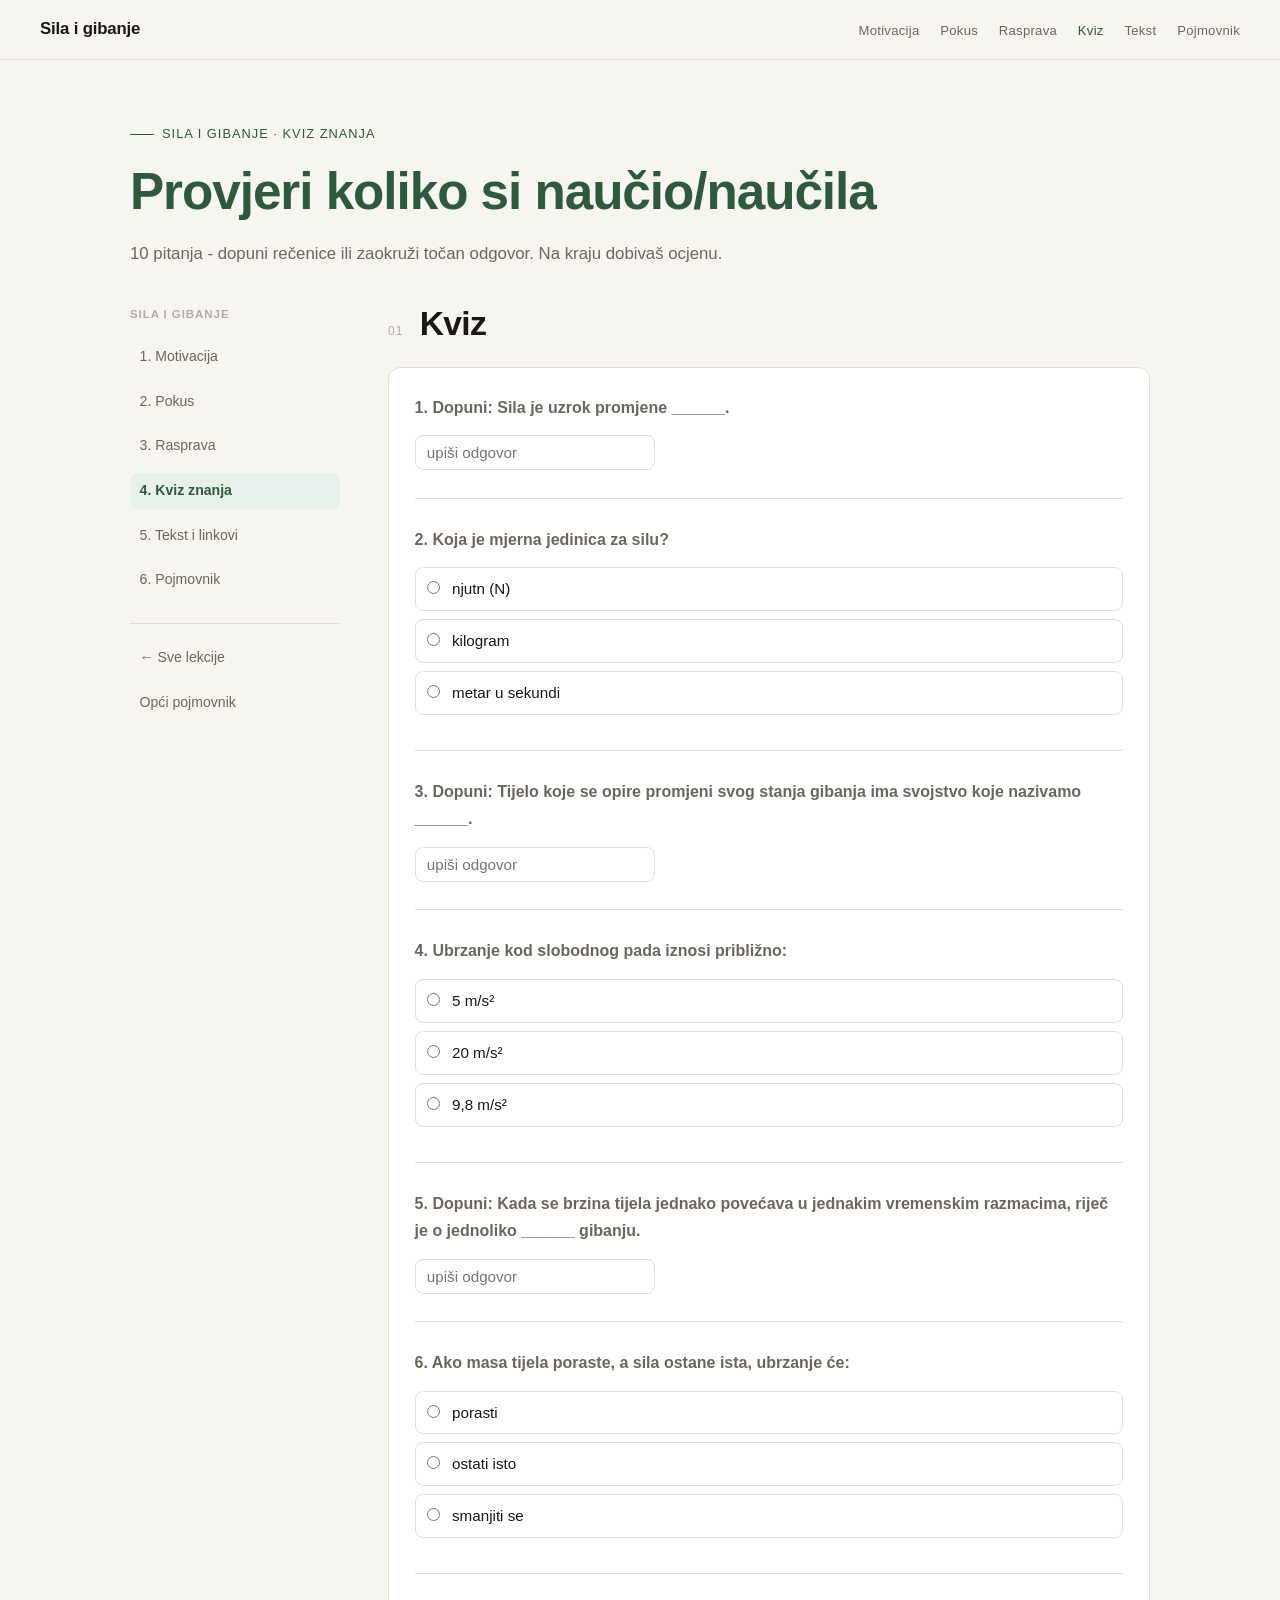
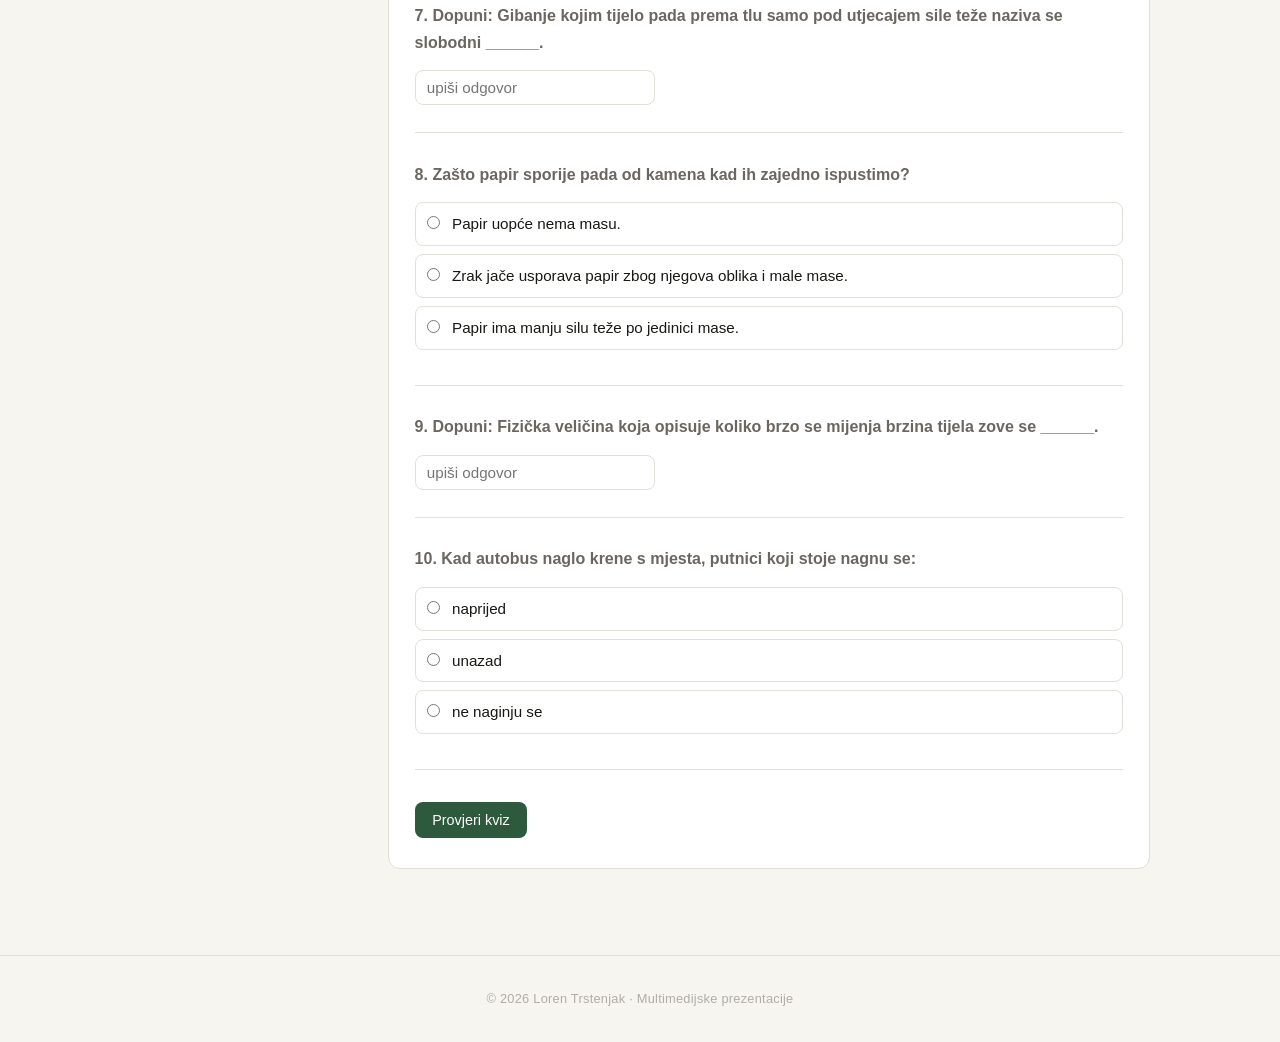
==== kviz.html @ 96370e66 "Add files via upload" ====
<!DOCTYPE html>
<html lang="hr">
<head>
  <meta charset="UTF-8" />
  <meta name="viewport" content="width=device-width, initial-scale=1.0" />
  <title>Kviz znanja · Sila i gibanje | Loren Trstenjak</title>
  <link rel="stylesheet" href="style.css" />
</head>
<body>
  <nav class="topnav">
    <a class="nav-logo" href="index.html">Sila i gibanje</a>
    <ul class="nav-links">
      <li><a href="index.html">Motivacija</a></li>
      <li><a href="pokus.html">Pokus</a></li>
      <li><a href="rasprava.html">Rasprava</a></li>
      <li><a href="kviz.html" class="active">Kviz</a></li>
      <li><a href="tekst-i-linkovi.html">Tekst</a></li>
      <li><a href="pojmovnik.html">Pojmovnik</a></li>
    </ul>
  </nav>

  <div class="hero">
    <span class="hero-eyebrow">Sila i gibanje · Kviz znanja</span>
    <h1>Provjeri koliko si naučio/naučila</h1>
    <p class="hero-desc">
      10 pitanja - dopuni rečenice ili zaokruži točan odgovor. Na kraju dobivaš ocjenu.
    </p>
  </div>

  <div class="layout">
    <aside class="sidebar">
      <div class="sidebar-title">Sila i gibanje</div>
      <ul>
        <li><a href="index.html">1. Motivacija</a></li>
        <li><a href="pokus.html">2. Pokus</a></li>
        <li><a href="rasprava.html">3. Rasprava</a></li>
        <li><a href="kviz.html" class="active">4. Kviz znanja</a></li>
        <li><a href="tekst-i-linkovi.html">5. Tekst i linkovi</a></li>
        <li><a href="pojmovnik.html">6. Pojmovnik</a></li>
      </ul>
      <div class="divider"></div>
      <ul>
        <!-- TODO: prilagodi ove linkove kad postaviš glavnu GitHub stranicu -->
        <li><a href="../index.html">← Sve lekcije</a></li>
        <li><a href="../pojmovnik.html">Opći pojmovnik</a></li>
      </ul>
    </aside>

    <main class="content">
      <div class="section-header">
        <span class="section-label">01</span>
        <h2 class="section-title">Kviz</h2>
      </div>

      <div class="card">

        <div class="question-block">
          <p class="question-text">1. Dopuni: Sila je uzrok promjene ______.</p>
          <input type="text" class="fill-input" id="q1-input" placeholder="upiši odgovor" />
        </div>

        <div class="question-block">
          <p class="question-text">2. Koja je mjerna jedinica za silu?</p>
          <label class="answer-option"><input type="radio" name="q2" value="a"> njutn (N)</label>
          <label class="answer-option"><input type="radio" name="q2" value="b"> kilogram</label>
          <label class="answer-option"><input type="radio" name="q2" value="c"> metar u sekundi</label>
        </div>

        <div class="question-block">
          <p class="question-text">3. Dopuni: Tijelo koje se opire promjeni svog stanja gibanja ima svojstvo koje nazivamo ______.</p>
          <input type="text" class="fill-input" id="q3-input" placeholder="upiši odgovor" />
        </div>

        <div class="question-block">
          <p class="question-text">4. Ubrzanje kod slobodnog pada iznosi približno:</p>
          <label class="answer-option"><input type="radio" name="q4" value="a"> 5 m/s²</label>
          <label class="answer-option"><input type="radio" name="q4" value="b"> 20 m/s²</label>
          <label class="answer-option"><input type="radio" name="q4" value="c"> 9,8 m/s²</label>
        </div>

        <div class="question-block">
          <p class="question-text">5. Dopuni: Kada se brzina tijela jednako povećava u jednakim vremenskim razmacima, riječ je o jednoliko ______ gibanju.</p>
          <input type="text" class="fill-input" id="q5-input" placeholder="upiši odgovor" />
        </div>

        <div class="question-block">
          <p class="question-text">6. Ako masa tijela poraste, a sila ostane ista, ubrzanje će:</p>
          <label class="answer-option"><input type="radio" name="q6" value="a"> porasti</label>
          <label class="answer-option"><input type="radio" name="q6" value="b"> ostati isto</label>
          <label class="answer-option"><input type="radio" name="q6" value="c"> smanjiti se</label>
        </div>

        <div class="question-block">
          <p class="question-text">7. Dopuni: Gibanje kojim tijelo pada prema tlu samo pod utjecajem sile teže naziva se slobodni ______.</p>
          <input type="text" class="fill-input" id="q7-input" placeholder="upiši odgovor" />
        </div>

        <div class="question-block">
          <p class="question-text">8. Zašto papir sporije pada od kamena kad ih zajedno ispustimo?</p>
          <label class="answer-option"><input type="radio" name="q8" value="a"> Papir uopće nema masu.</label>
          <label class="answer-option"><input type="radio" name="q8" value="b"> Zrak jače usporava papir zbog njegova oblika i male mase.</label>
          <label class="answer-option"><input type="radio" name="q8" value="c"> Papir ima manju silu teže po jedinici mase.</label>
        </div>

        <div class="question-block">
          <p class="question-text">9. Dopuni: Fizička veličina koja opisuje koliko brzo se mijenja brzina tijela zove se ______.</p>
          <input type="text" class="fill-input" id="q9-input" placeholder="upiši odgovor" />
        </div>

        <div class="question-block">
          <p class="question-text">10. Kad autobus naglo krene s mjesta, putnici koji stoje nagnu se:</p>
          <label class="answer-option"><input type="radio" name="q10" value="a"> naprijed</label>
          <label class="answer-option"><input type="radio" name="q10" value="b"> unazad</label>
          <label class="answer-option"><input type="radio" name="q10" value="c"> ne naginju se</label>
        </div>

        <button class="btn" onclick="provjeriKviz()">Provjeri kviz</button>

        <div id="rezultat" class="quiz-result">
          <div>Tvoj rezultat: <span class="broj-bodova">0 / 10</span></div>
          <div class="grade">-</div>
        </div>

      </div>
    </main>
  </div>

  <footer>
    © 2026 Loren Trstenjak · Multimedijske prezentacije
  </footer>

  <script>
    function provjeriKviz() {
      var bodovi = 0;

      var dopunaOdgovori = {
        q1: ['gibanja'],
        q3: ['tromost', 'inercija', 'tromost (inercija)'],
        q5: ['ubrzano', 'ubrzanom', 'ubrzano gibanje'],
        q7: ['pad'],
        q9: ['akceleracija', 'ubrzanje']
      };
      for (var kljuc in dopunaOdgovori) {
        var polje = document.getElementById(kljuc + '-input');
        if (polje) {
          var vrijednost = polje.value.trim().toLowerCase();
          var tocno = dopunaOdgovori[kljuc].some(function (t) {
            return vrijednost.indexOf(t) !== -1 && vrijednost.length > 0;
          });
          if (tocno) bodovi++;
        }
      }

      var mcTocni = { q2: 'a', q4: 'c', q6: 'c', q8: 'b', q10: 'b' };
      for (var pitanje in mcTocni) {
        var odabran = document.querySelector('input[name="' + pitanje + '"]:checked');
        if (odabran && odabran.value === mcTocni[pitanje]) bodovi++;
      }

      var ocjena = '';
      if (bodovi >= 9) ocjena = 'Izvrstan (5)';
      else if (bodovi >= 7) ocjena = 'Vrlo dobar (4)';
      else if (bodovi >= 5) ocjena = 'Dobar (3)';
      else if (bodovi >= 3) ocjena = 'Dovoljan (2)';
      else ocjena = 'Nedovoljan (1)';

      var rezultat = document.getElementById('rezultat');
      rezultat.querySelector('.broj-bodova').textContent = bodovi + ' / 10';
      rezultat.querySelector('.grade').textContent = ocjena;
      rezultat.classList.remove('show');
      void rezultat.offsetWidth;
      rezultat.classList.add('show');
      rezultat.scrollIntoView({ behavior: 'smooth' });
    }
  </script>
</body>
</html>
---- style.css ----
:root {
  --bg: #f7f5f0;
  --surface: #ffffff;
  --ink: #1a1814;
  --ink-muted: #6b6760;
  --ink-faint: #b0ada8;
  --accent: #2d5a3d;
  --accent-light: #e8f0eb;
  --border: #e2dfd8;
  --sans: 'SF Pro Text', -apple-system, BlinkMacSystemFont, 'Helvetica Neue', sans-serif;
  --radius: 12px;
}
*, *::before, *::after { box-sizing: border-box; margin: 0; padding: 0; }
html { scroll-behavior: smooth; }
body {
  font-family: var(--sans);
  background: var(--bg);
  color: var(--ink);
  font-size: 16px;
  line-height: 1.7;
  min-height: 100vh;
}

/* Horizontalni meni (gornja traka) */
nav.topnav {
  position: sticky;
  top: 0;
  z-index: 100;
  background: rgba(247, 245, 240, 0.92);
  backdrop-filter: blur(12px);
  border-bottom: 1px solid var(--border);
  padding: 0.6rem 2.5rem;
  display: flex;
  align-items: center;
  justify-content: space-between;
  min-height: 60px;
  flex-wrap: wrap;
  gap: 0.6rem;
}
.nav-logo {
  font-size: 1.05rem;
  font-weight: 600;
  color: var(--ink);
  text-decoration: none;
  letter-spacing: -0.01em;
  white-space: nowrap;
}
.nav-links {
  display: flex;
  gap: 1.3rem;
  list-style: none;
  flex-wrap: wrap;
}
.nav-links a {
  font-size: 0.82rem;
  font-weight: 500;
  color: var(--ink-muted);
  text-decoration: none;
  letter-spacing: 0.02em;
  transition: color 0.2s;
}
.nav-links a:hover,
.nav-links a.active { color: var(--accent); }

/* Hero */
.hero {
  padding: 3.5rem 2.5rem 2.2rem;
  max-width: 1100px;
  margin: 0 auto;
}
.hero-eyebrow {
  display: inline-flex;
  align-items: center;
  gap: 8px;
  font-size: 0.8rem;
  font-weight: 500;
  letter-spacing: 0.08em;
  text-transform: uppercase;
  color: var(--accent);
  margin-bottom: 1.1rem;
}
.hero-eyebrow::before { content: ''; display: block; width: 24px; height: 1.5px; background: var(--accent); }
.hero h1 {
  font-size: clamp(2.1rem, 4.6vw, 3.2rem);
  line-height: 1.15;
  letter-spacing: -0.02em;
  color: var(--accent);
  margin-bottom: 1.1rem;
}
.hero-desc { font-size: 1.05rem; color: var(--ink-muted); max-width: 700px; line-height: 1.8; }

/* Layout: bočni (vertikalni) meni + sadržaj */
.layout {
  max-width: 1100px;
  margin: 0 auto;
  padding: 0 2.5rem 4rem;
  display: flex;
  gap: 3rem;
  align-items: flex-start;
}
.sidebar {
  width: 210px;
  flex-shrink: 0;
  position: sticky;
  top: 84px;
}
.sidebar-title {
  font-size: 0.72rem;
  font-weight: 600;
  letter-spacing: 0.08em;
  text-transform: uppercase;
  color: var(--ink-faint);
  margin-bottom: 0.9rem;
}
.sidebar ul { list-style: none; display: flex; flex-direction: column; gap: 0.5rem; margin-bottom: 1.5rem; }
.sidebar a {
  font-size: 0.88rem;
  color: var(--ink-muted);
  text-decoration: none;
  padding: 0.4rem 0.6rem;
  border-radius: 8px;
  display: block;
  transition: background 0.2s, color 0.2s;
}
.sidebar a:hover { background: var(--accent-light); color: var(--accent); }
.sidebar a.active { background: var(--accent-light); color: var(--accent); font-weight: 600; }
.sidebar .divider { height: 1px; background: var(--border); margin: 1rem 0; }

.content { flex: 1; min-width: 0; }

.section-header { display: flex; align-items: baseline; gap: 1rem; margin-bottom: 1.5rem; }
.section-label { font-size: 0.75rem; font-weight: 500; letter-spacing: 0.1em; text-transform: uppercase; color: var(--ink-faint); }
.section-title { font-size: clamp(1.5rem, 2.8vw, 2.1rem); letter-spacing: -0.02em; color: var(--ink); line-height: 1.15; }

.card {
  background: var(--surface);
  border: 1px solid var(--border);
  border-radius: var(--radius);
  padding: 1.6rem;
  margin-bottom: 1.4rem;
}
.card-number { font-size: 0.8rem; color: var(--ink-faint); margin-bottom: 0.4rem; }
.card-title { font-size: 1.12rem; font-weight: 600; margin-bottom: 0.9rem; }
.card p { color: var(--ink-muted); margin-bottom: 0.9rem; }
.card p:last-child { margin-bottom: 0; }
.card ol, .card ul { color: var(--ink-muted); padding-left: 1.2rem; margin-bottom: 0.9rem; }
.card li { margin-bottom: 0.4rem; }

.highlight {
  background: var(--accent-light);
  border: 1px solid #d7e6dc;
  border-radius: var(--radius);
  padding: 1.1rem 1.3rem;
  margin-top: 1rem;
}

figure { margin: 1.1rem 0; }
figure img {
  width: 100%;
  border-radius: var(--radius);
  border: 1px solid var(--border);
  display: block;
  background: #eee;
}
figcaption { font-size: 0.85rem; color: var(--ink-faint); margin-top: 0.5rem; }

.photo-grid { display: grid; grid-template-columns: repeat(2, 1fr); gap: 1rem; margin: 1.1rem 0; }
.photo-grid figure { margin: 0; }

video { width: 100%; border-radius: var(--radius); border: 1px solid var(--border); display: block; background: #000; }

.btn {
  display: inline-block;
  background: var(--accent);
  color: #fff;
  border: none;
  padding: 0.6rem 1.1rem;
  border-radius: 8px;
  font-size: 0.9rem;
  font-weight: 500;
  cursor: pointer;
  text-decoration: none;
  margin: 0.3rem 0.5rem 0.3rem 0;
  transition: opacity 0.2s;
}
.btn:hover { opacity: 0.85; }

.question-block { margin-bottom: 1.7rem; padding-bottom: 1.7rem; border-bottom: 1px solid var(--border); }
.question-block:last-child { border-bottom: none; }
.question-text { font-weight: 600; margin-bottom: 0.8rem; }
.answer-option { display: block; margin-bottom: 0.5rem; cursor: pointer; padding: 0.5rem 0.7rem; border-radius: 8px; border: 1px solid var(--border); font-size: 0.95rem; color: var(--ink); }
.answer-option:hover { background: var(--accent-light); }
.answer-option input { margin-right: 0.5rem; }
.feedback { margin-top: 0.7rem; padding: 0.8rem 1rem; border-radius: 8px; font-size: 0.9rem; display: none; }
.feedback.show { display: block; }
.feedback.correct { background: var(--accent-light); color: var(--accent); border: 1px solid #cfe4d7; }
.feedback.incorrect { background: #fbeaea; color: #9a3b3b; border: 1px solid #f0cccc; }

.fill-input { padding: 0.5rem 0.7rem; border-radius: 8px; border: 1px solid var(--border); font-size: 0.95rem; width: 240px; max-width: 100%; font-family: var(--sans); }

.quiz-result { margin-top: 1.6rem; padding: 1.4rem; border-radius: var(--radius); background: var(--accent-light); border: 1px solid #cfe4d7; display: none; animation: fadeUp 0.5s ease both; }
.quiz-result.show { display: block; }
.quiz-result .grade { font-size: 1.6rem; font-weight: 700; color: var(--accent); margin-top: 0.3rem; }

dl.pojmovnik dt { font-weight: 600; color: var(--accent); margin-top: 1.1rem; font-size: 1.02rem; }
dl.pojmovnik dt:first-child { margin-top: 0; }
dl.pojmovnik dd { color: var(--ink-muted); margin: 0.3rem 0 0; }

.info-table { width: 100%; border-collapse: collapse; margin-top: 0.5rem; }
.info-table td { vertical-align: top; padding: 1rem 1.2rem 1rem 0; border: none; }
.info-table td:first-child { width: 160px; color: var(--accent); font-weight: 600; }

.links-list, .literature-list { list-style: none; padding-left: 0; }
.links-list li, .literature-list li { margin-bottom: 0.8rem; color: var(--ink-muted); }
.links-list a, .literature-list a { color: var(--accent); text-decoration: none; font-weight: 500; }
.links-list a:hover, .literature-list a:hover { text-decoration: underline; }

footer { border-top: 1px solid var(--border); padding: 2rem 2.5rem; text-align: center; font-size: 0.8rem; color: var(--ink-faint); letter-spacing: 0.02em; }

@keyframes fadeUp { from { opacity: 0; transform: translateY(14px); } to { opacity: 1; transform: translateY(0); } }

@media (max-width: 820px) {
  .layout { flex-direction: column; }
  .sidebar { width: 100%; position: static; }
  .sidebar ul { flex-direction: row; flex-wrap: wrap; }
  .photo-grid { grid-template-columns: 1fr; }
  nav.topnav { padding: 0.6rem 1.2rem; }
  .hero, .layout { padding-left: 1.2rem; padding-right: 1.2rem; }
}
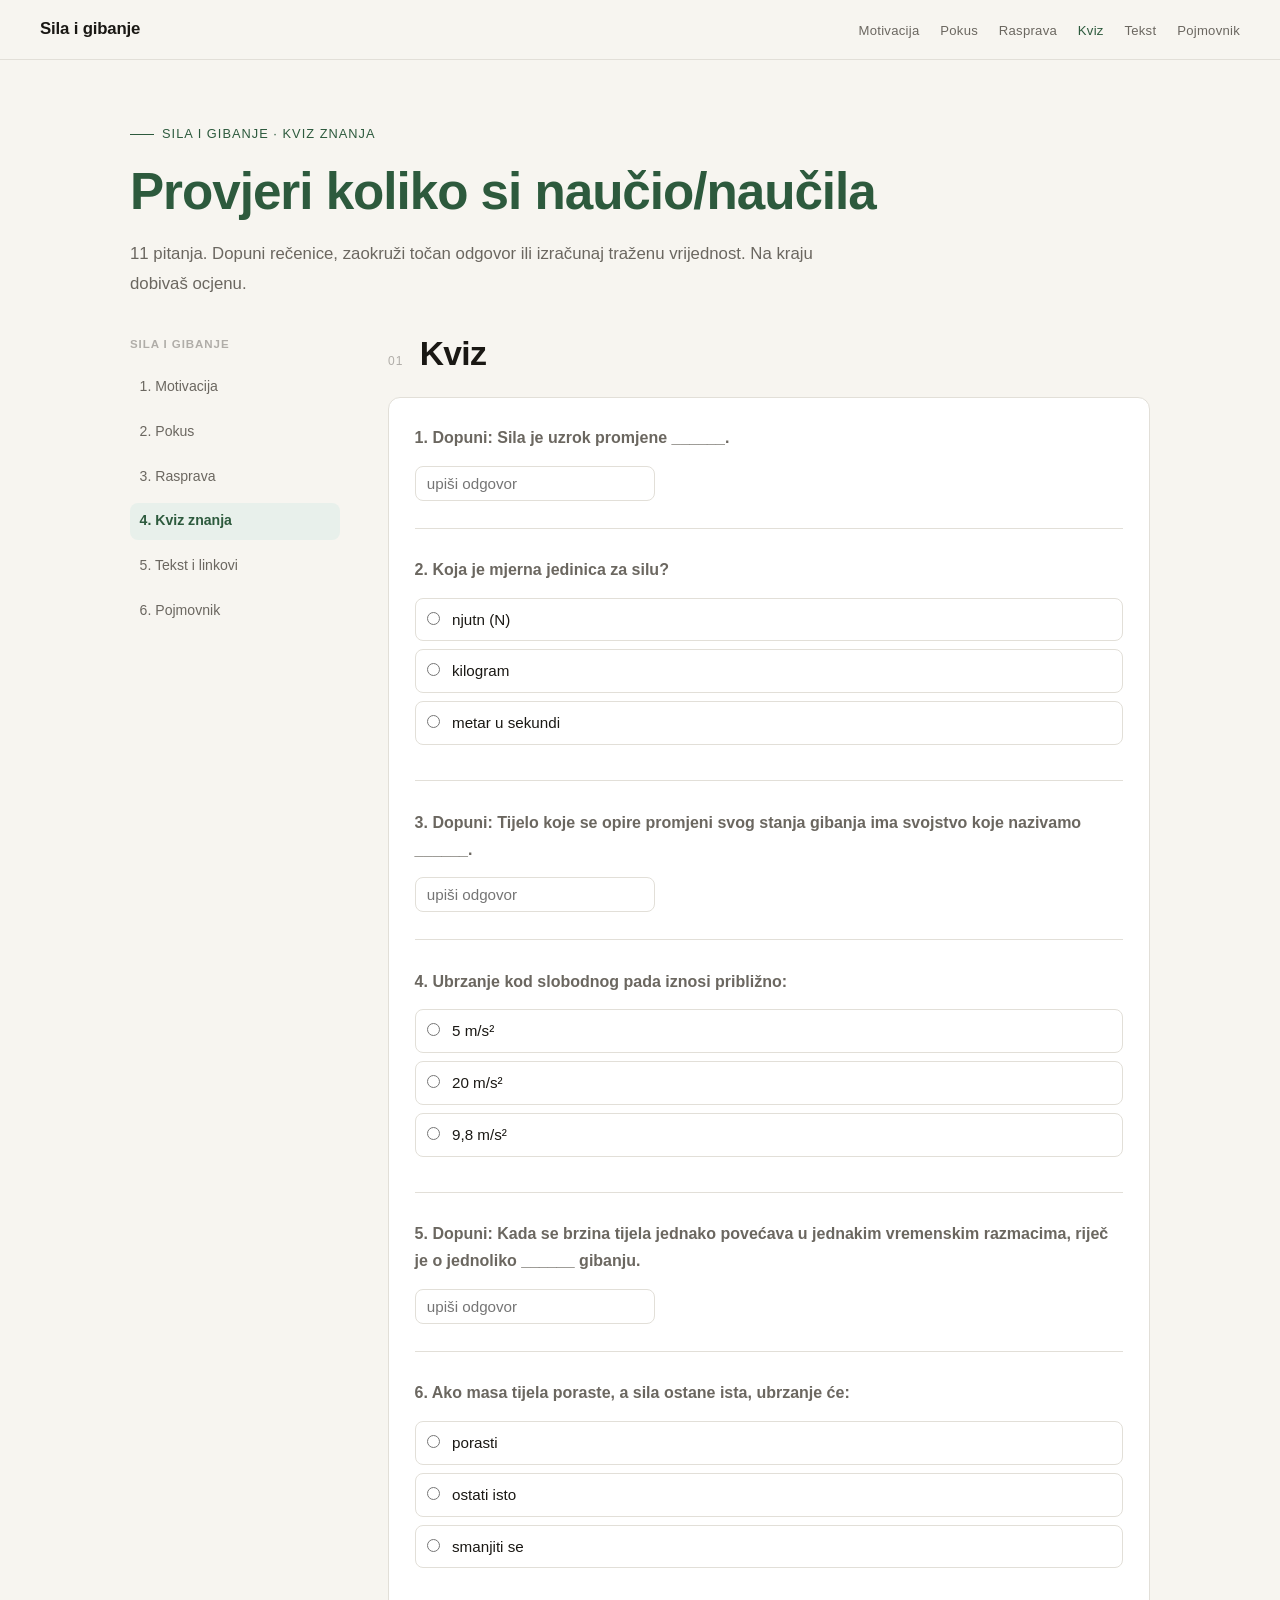
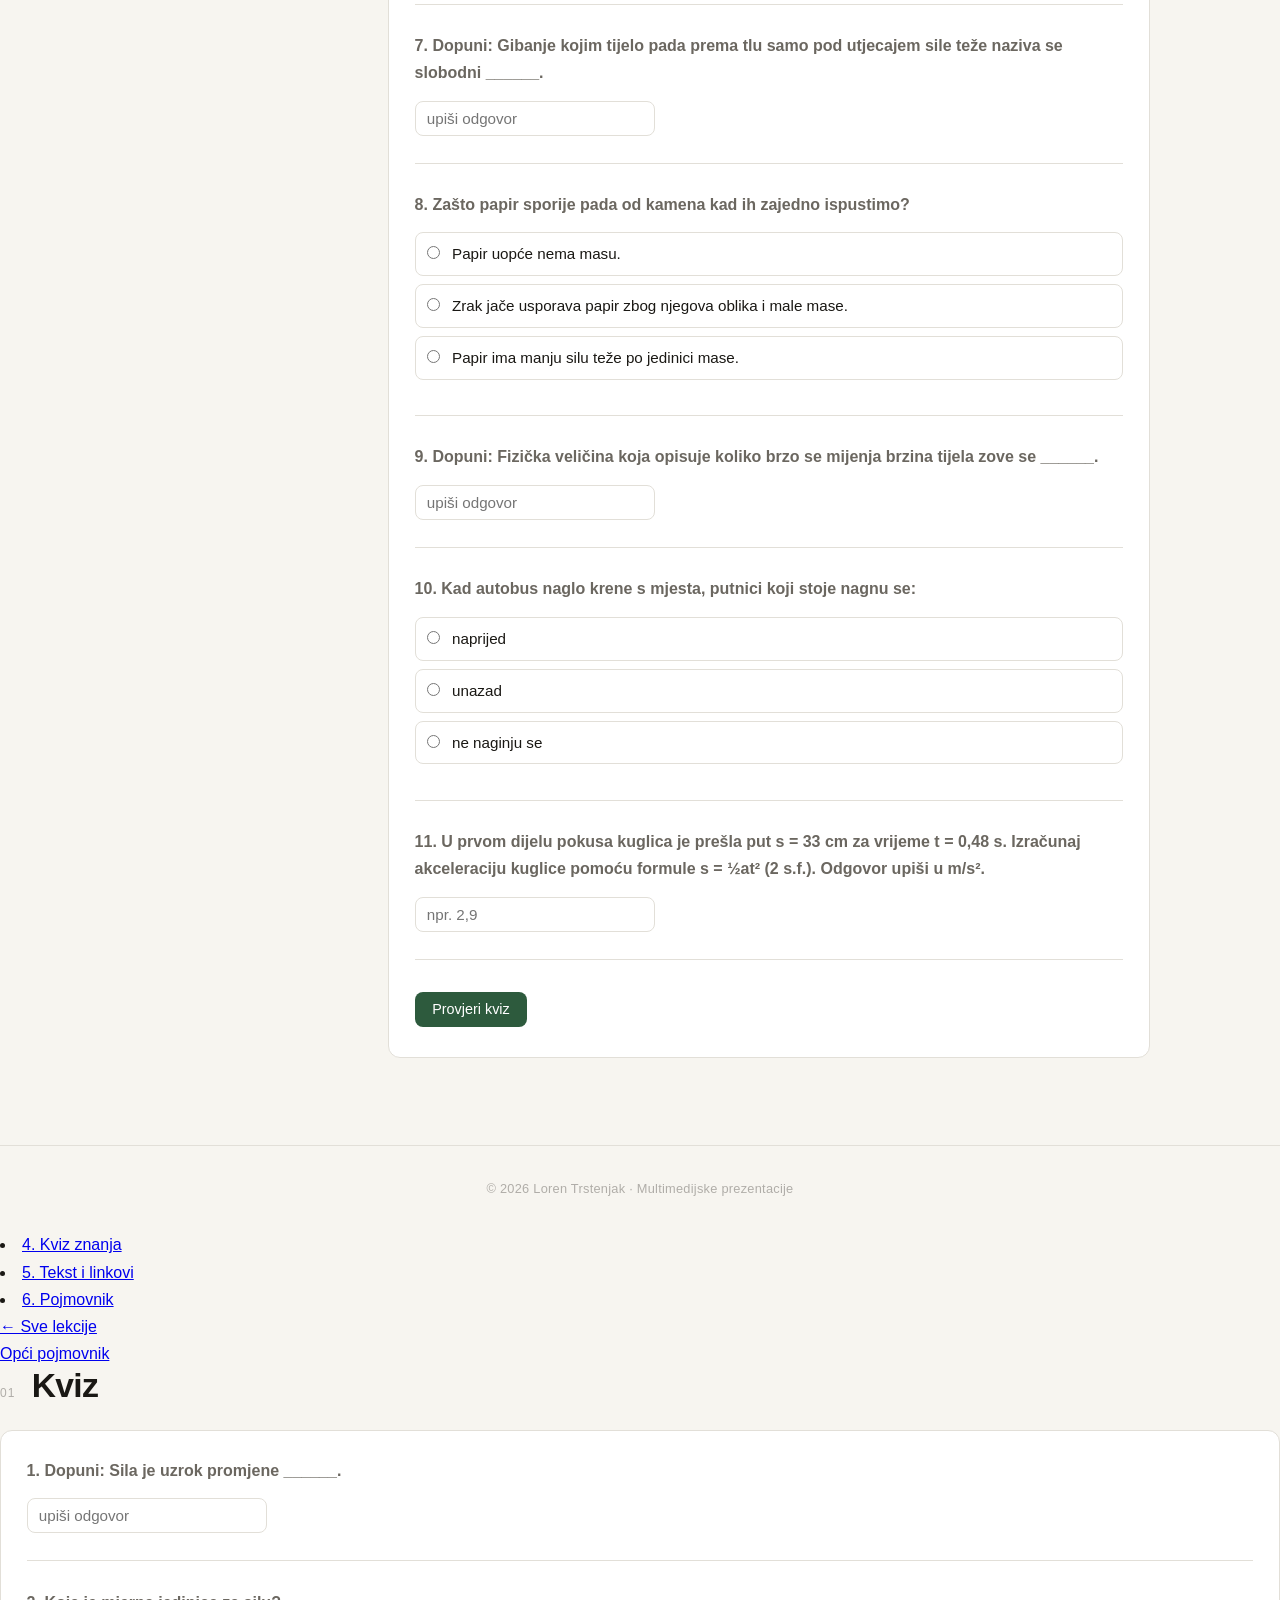
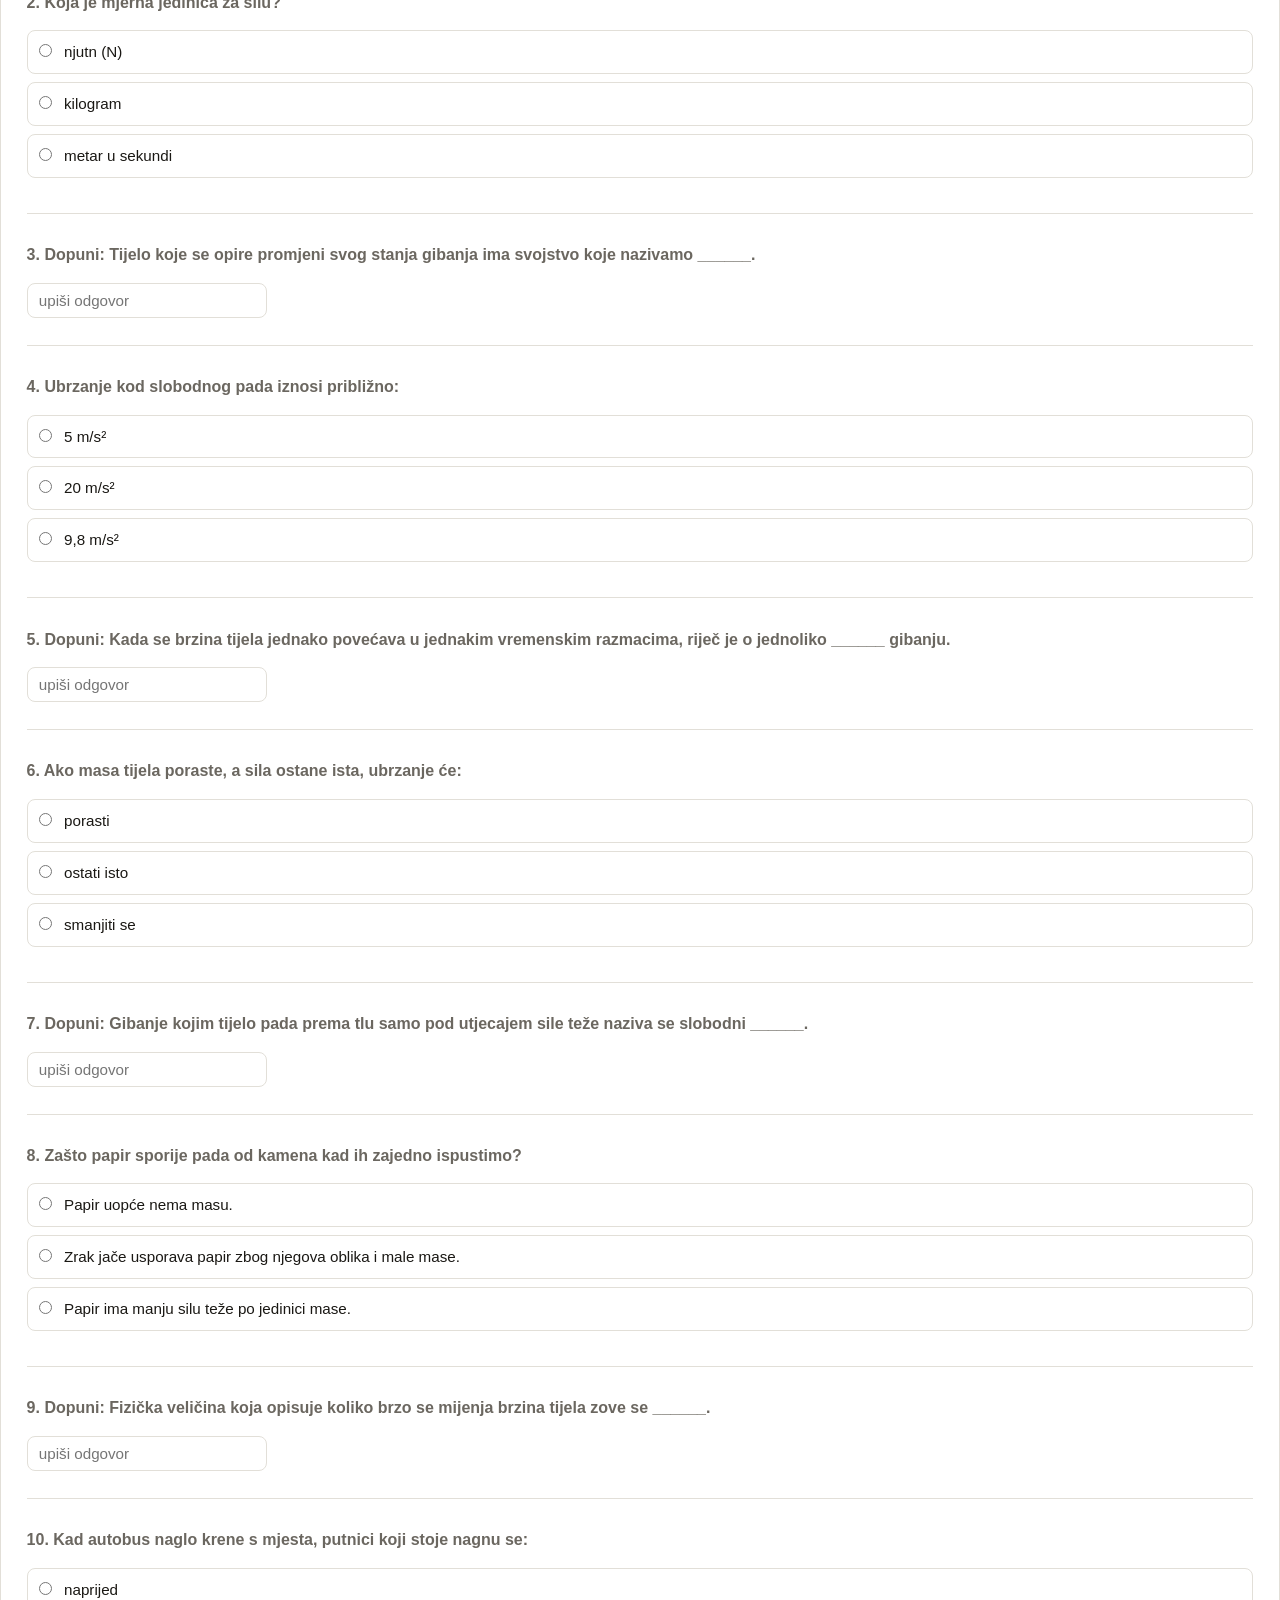
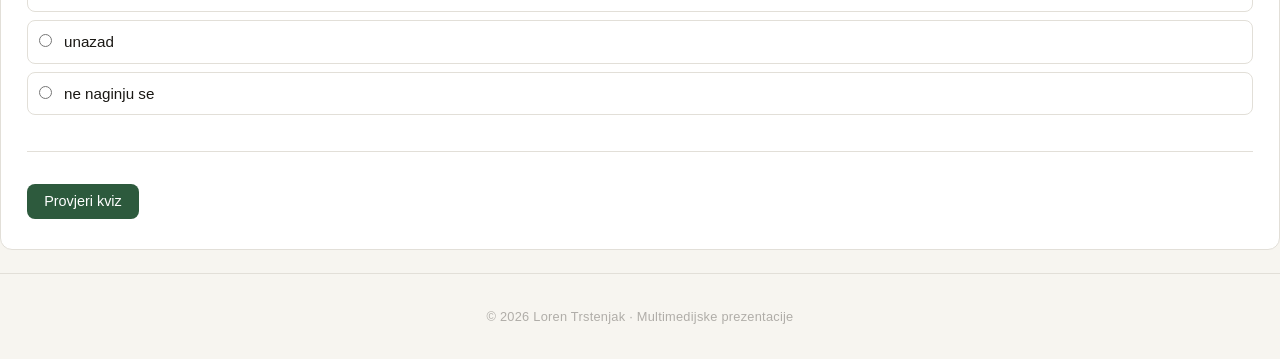
==== commit 82d9cd1d: "Enhance quiz with additional questions and details Updated quiz description and added 11 questions w" ====
--- a/kviz.html
+++ b/kviz.html
@@ -23,7 +23,7 @@
     <span class="hero-eyebrow">Sila i gibanje · Kviz znanja</span>
     <h1>Provjeri koliko si naučio/naučila</h1>
     <p class="hero-desc">
-      10 pitanja - dopuni rečenice ili zaokruži točan odgovor. Na kraju dobivaš ocjenu.
+      11 pitanja. Dopuni rečenice, zaokruži točan odgovor ili izračunaj traženu vrijednost. Na kraju dobivaš ocjenu.
     </p>
   </div>
 
@@ -38,12 +38,6 @@
         <li><a href="tekst-i-linkovi.html">5. Tekst i linkovi</a></li>
         <li><a href="pojmovnik.html">6. Pojmovnik</a></li>
       </ul>
-      <div class="divider"></div>
-      <ul>
-        <!-- TODO: prilagodi ove linkove kad postaviš glavnu GitHub stranicu -->
-        <li><a href="../index.html">← Sve lekcije</a></li>
-        <li><a href="../pojmovnik.html">Opći pojmovnik</a></li>
-      </ul>
     </aside>
 
     <main class="content">
@@ -114,11 +108,16 @@
           <label class="answer-option"><input type="radio" name="q10" value="c"> ne naginju se</label>
         </div>
 
+        <div class="question-block">
+          <p class="question-text">11. U prvom dijelu pokusa kuglica je prešla put s = 33 cm za vrijeme t = 0,48 s. Izračunaj akceleraciju kuglice pomoću formule s = ½at² (2 s.f.). Odgovor upiši u m/s².</p>
+          <input type="text" class="fill-input" id="q11-input" placeholder="npr. 2,9" />
+        </div>
+
         <button class="btn" onclick="provjeriKviz()">Provjeri kviz</button>
 
         <div id="rezultat" class="quiz-result">
-          <div>Tvoj rezultat: <span class="broj-bodova">0 / 10</span></div>
-          <div class="grade">-</div>
+          <div>Tvoj rezultat: <span class="broj-bodova">0 / 11</span></div>
+          <div class="grade">.</div>
         </div>
 
       </div>
@@ -157,6 +156,153 @@
         if (odabran && odabran.value === mcTocni[pitanje]) bodovi++;
       }
 
+      var q11polje = document.getElementById('q11-input');
+      if (q11polje) {
+        var q11vrijednost = q11polje.value.trim().replace(',', '.');
+        var q11broj = parseFloat(q11vrijednost);
+        if (!isNaN(q11broj) && Math.abs(q11broj - 2.86) < 0.15) bodovi++;
+      }
+
+      var ocjena = '';
+      if (bodovi >= 10) ocjena = 'Izvrstan (5)';
+      else if (bodovi >= 8) ocjena = 'Vrlo dobar (4)';
+      else if (bodovi >= 6) ocjena = 'Dobar (3)';
+      else if (bodovi >= 4) ocjena = 'Dovoljan (2)';
+      else ocjena = 'Nedovoljan (1)';
+
+      var rezultat = document.getElementById('rezultat');
+      rezultat.querySelector('.broj-bodova').textContent = bodovi + ' / 11';
+      rezultat.querySelector('.grade').textContent = ocjena;
+      rezultat.classList.remove('show');
+      void rezultat.offsetWidth;
+      rezultat.classList.add('show');
+      rezultat.scrollIntoView({ behavior: 'smooth' });
+    }
+  </script>
+</body>
+</html>        <li><a href="kviz.html" class="active">4. Kviz znanja</a></li>
+        <li><a href="tekst-i-linkovi.html">5. Tekst i linkovi</a></li>
+        <li><a href="pojmovnik.html">6. Pojmovnik</a></li>
+      </ul>
+      <div class="divider"></div>
+      <ul>
+        <!-- TODO: prilagodi ove linkove kad postaviš glavnu GitHub stranicu -->
+        <li><a href="../index.html">← Sve lekcije</a></li>
+        <li><a href="../pojmovnik.html">Opći pojmovnik</a></li>
+      </ul>
+    </aside>
+
+    <main class="content">
+      <div class="section-header">
+        <span class="section-label">01</span>
+        <h2 class="section-title">Kviz</h2>
+      </div>
+
+      <div class="card">
+
+        <div class="question-block">
+          <p class="question-text">1. Dopuni: Sila je uzrok promjene ______.</p>
+          <input type="text" class="fill-input" id="q1-input" placeholder="upiši odgovor" />
+        </div>
+
+        <div class="question-block">
+          <p class="question-text">2. Koja je mjerna jedinica za silu?</p>
+          <label class="answer-option"><input type="radio" name="q2" value="a"> njutn (N)</label>
+          <label class="answer-option"><input type="radio" name="q2" value="b"> kilogram</label>
+          <label class="answer-option"><input type="radio" name="q2" value="c"> metar u sekundi</label>
+        </div>
+
+        <div class="question-block">
+          <p class="question-text">3. Dopuni: Tijelo koje se opire promjeni svog stanja gibanja ima svojstvo koje nazivamo ______.</p>
+          <input type="text" class="fill-input" id="q3-input" placeholder="upiši odgovor" />
+        </div>
+
+        <div class="question-block">
+          <p class="question-text">4. Ubrzanje kod slobodnog pada iznosi približno:</p>
+          <label class="answer-option"><input type="radio" name="q4" value="a"> 5 m/s²</label>
+          <label class="answer-option"><input type="radio" name="q4" value="b"> 20 m/s²</label>
+          <label class="answer-option"><input type="radio" name="q4" value="c"> 9,8 m/s²</label>
+        </div>
+
+        <div class="question-block">
+          <p class="question-text">5. Dopuni: Kada se brzina tijela jednako povećava u jednakim vremenskim razmacima, riječ je o jednoliko ______ gibanju.</p>
+          <input type="text" class="fill-input" id="q5-input" placeholder="upiši odgovor" />
+        </div>
+
+        <div class="question-block">
+          <p class="question-text">6. Ako masa tijela poraste, a sila ostane ista, ubrzanje će:</p>
+          <label class="answer-option"><input type="radio" name="q6" value="a"> porasti</label>
+          <label class="answer-option"><input type="radio" name="q6" value="b"> ostati isto</label>
+          <label class="answer-option"><input type="radio" name="q6" value="c"> smanjiti se</label>
+        </div>
+
+        <div class="question-block">
+          <p class="question-text">7. Dopuni: Gibanje kojim tijelo pada prema tlu samo pod utjecajem sile teže naziva se slobodni ______.</p>
+          <input type="text" class="fill-input" id="q7-input" placeholder="upiši odgovor" />
+        </div>
+
+        <div class="question-block">
+          <p class="question-text">8. Zašto papir sporije pada od kamena kad ih zajedno ispustimo?</p>
+          <label class="answer-option"><input type="radio" name="q8" value="a"> Papir uopće nema masu.</label>
+          <label class="answer-option"><input type="radio" name="q8" value="b"> Zrak jače usporava papir zbog njegova oblika i male mase.</label>
+          <label class="answer-option"><input type="radio" name="q8" value="c"> Papir ima manju silu teže po jedinici mase.</label>
+        </div>
+
+        <div class="question-block">
+          <p class="question-text">9. Dopuni: Fizička veličina koja opisuje koliko brzo se mijenja brzina tijela zove se ______.</p>
+          <input type="text" class="fill-input" id="q9-input" placeholder="upiši odgovor" />
+        </div>
+
+        <div class="question-block">
+          <p class="question-text">10. Kad autobus naglo krene s mjesta, putnici koji stoje nagnu se:</p>
+          <label class="answer-option"><input type="radio" name="q10" value="a"> naprijed</label>
+          <label class="answer-option"><input type="radio" name="q10" value="b"> unazad</label>
+          <label class="answer-option"><input type="radio" name="q10" value="c"> ne naginju se</label>
+        </div>
+
+        <button class="btn" onclick="provjeriKviz()">Provjeri kviz</button>
+
+        <div id="rezultat" class="quiz-result">
+          <div>Tvoj rezultat: <span class="broj-bodova">0 / 10</span></div>
+          <div class="grade">-</div>
+        </div>
+
+      </div>
+    </main>
+  </div>
+
+  <footer>
+    © 2026 Loren Trstenjak · Multimedijske prezentacije
+  </footer>
+
+  <script>
+    function provjeriKviz() {
+      var bodovi = 0;
+
+      var dopunaOdgovori = {
+        q1: ['gibanja'],
+        q3: ['tromost', 'inercija', 'tromost (inercija)'],
+        q5: ['ubrzano', 'ubrzanom', 'ubrzano gibanje'],
+        q7: ['pad'],
+        q9: ['akceleracija', 'ubrzanje']
+      };
+      for (var kljuc in dopunaOdgovori) {
+        var polje = document.getElementById(kljuc + '-input');
+        if (polje) {
+          var vrijednost = polje.value.trim().toLowerCase();
+          var tocno = dopunaOdgovori[kljuc].some(function (t) {
+            return vrijednost.indexOf(t) !== -1 && vrijednost.length > 0;
+          });
+          if (tocno) bodovi++;
+        }
+      }
+
+      var mcTocni = { q2: 'a', q4: 'c', q6: 'c', q8: 'b', q10: 'b' };
+      for (var pitanje in mcTocni) {
+        var odabran = document.querySelector('input[name="' + pitanje + '"]:checked');
+        if (odabran && odabran.value === mcTocni[pitanje]) bodovi++;
+      }
+
       var ocjena = '';
       if (bodovi >= 9) ocjena = 'Izvrstan (5)';
       else if (bodovi >= 7) ocjena = 'Vrlo dobar (4)';
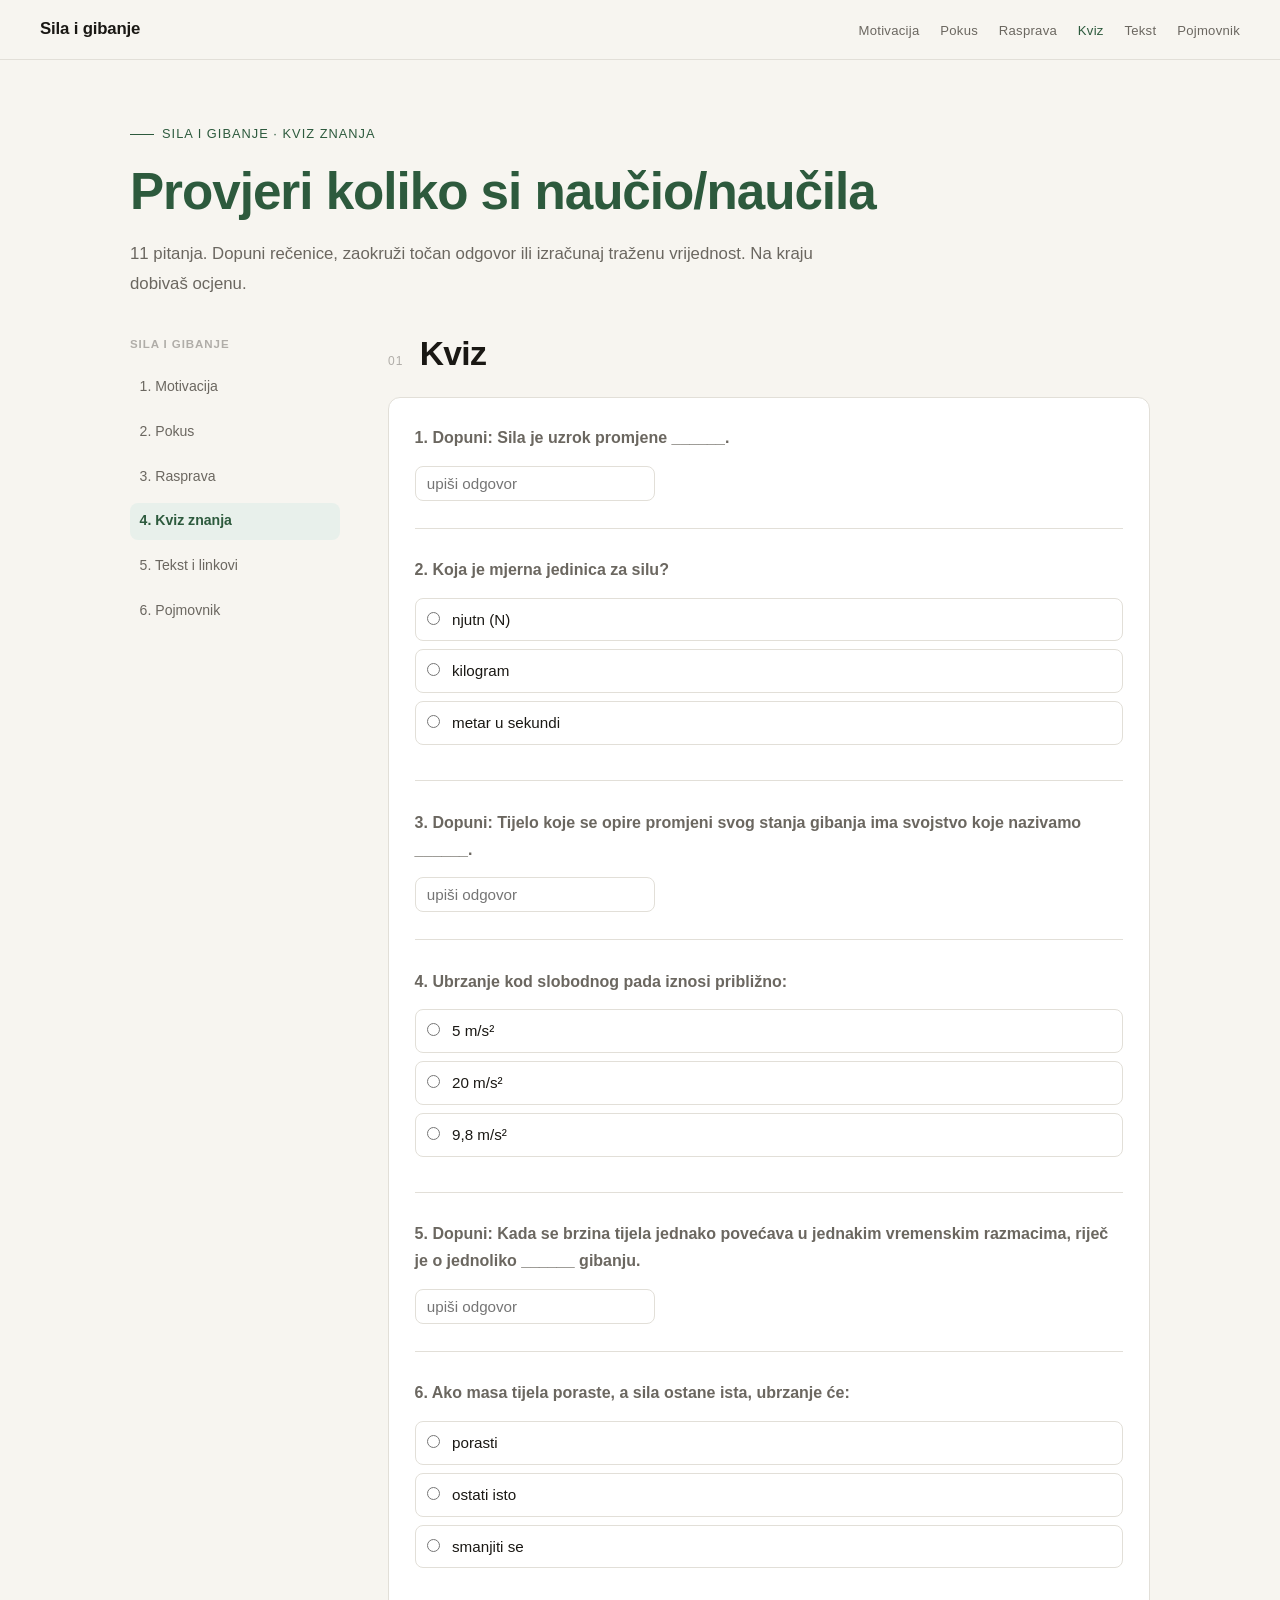
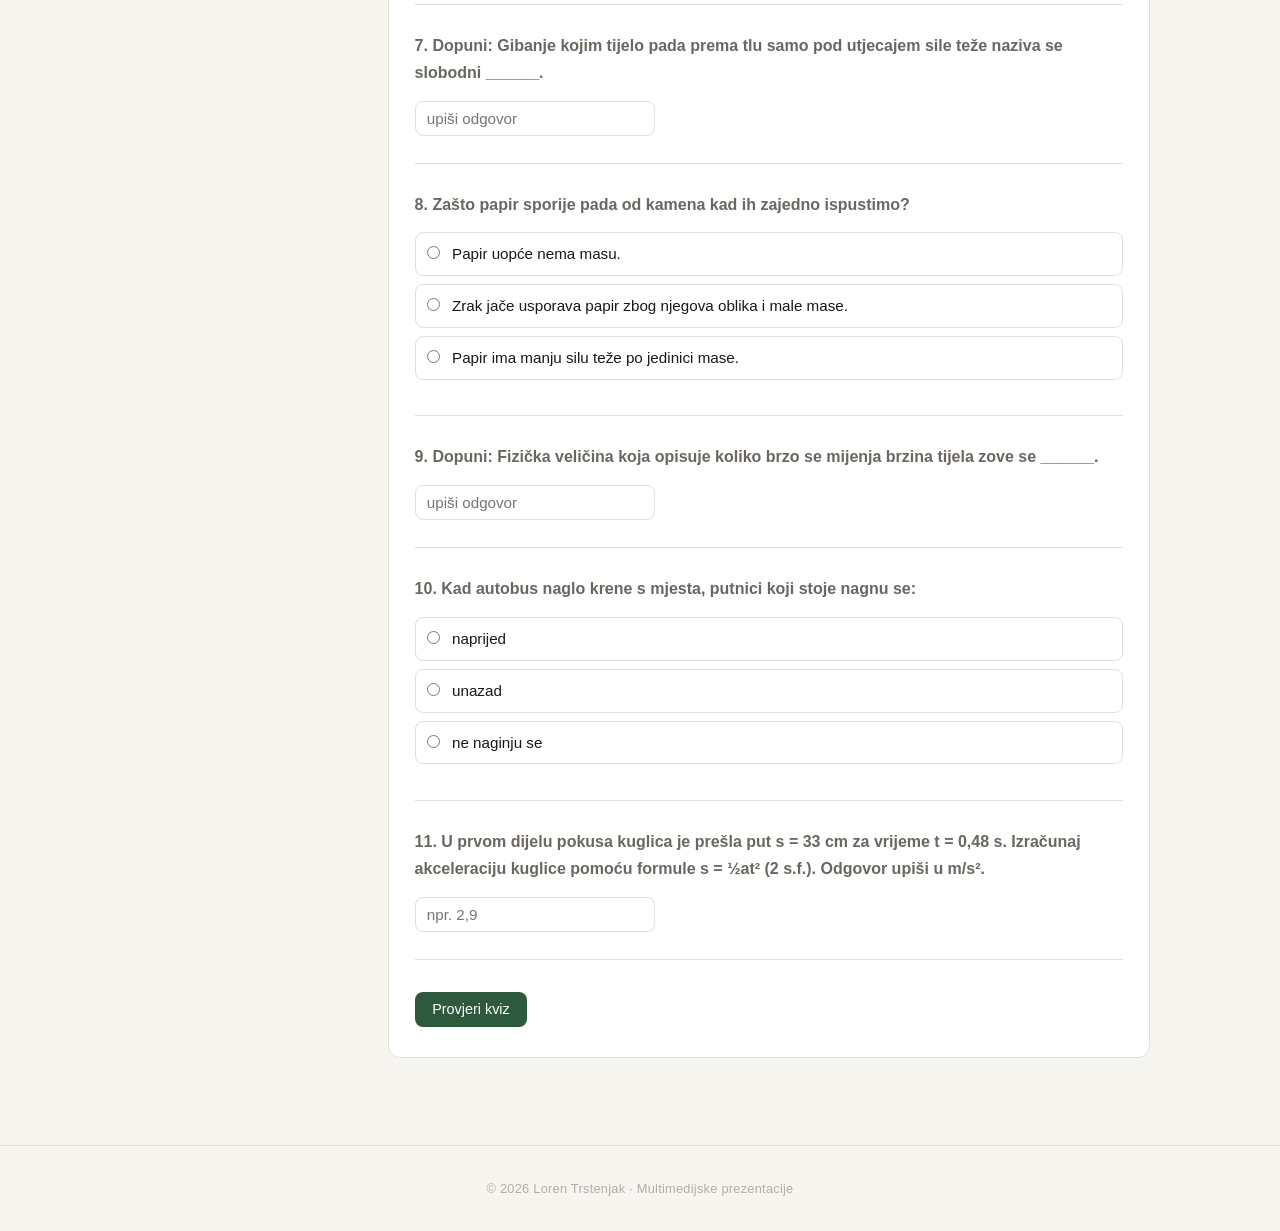
==== commit 0f5d44ed: "Remove quiz content and navigation links Removed quiz questions and navigation links from kviz.html." ====
--- a/kviz.html
+++ b/kviz.html
@@ -180,144 +180,4 @@
     }
   </script>
 </body>
-</html>        <li><a href="kviz.html" class="active">4. Kviz znanja</a></li>
-        <li><a href="tekst-i-linkovi.html">5. Tekst i linkovi</a></li>
-        <li><a href="pojmovnik.html">6. Pojmovnik</a></li>
-      </ul>
-      <div class="divider"></div>
-      <ul>
-        <!-- TODO: prilagodi ove linkove kad postaviš glavnu GitHub stranicu -->
-        <li><a href="../index.html">← Sve lekcije</a></li>
-        <li><a href="../pojmovnik.html">Opći pojmovnik</a></li>
-      </ul>
-    </aside>
-
-    <main class="content">
-      <div class="section-header">
-        <span class="section-label">01</span>
-        <h2 class="section-title">Kviz</h2>
-      </div>
-
-      <div class="card">
-
-        <div class="question-block">
-          <p class="question-text">1. Dopuni: Sila je uzrok promjene ______.</p>
-          <input type="text" class="fill-input" id="q1-input" placeholder="upiši odgovor" />
-        </div>
-
-        <div class="question-block">
-          <p class="question-text">2. Koja je mjerna jedinica za silu?</p>
-          <label class="answer-option"><input type="radio" name="q2" value="a"> njutn (N)</label>
-          <label class="answer-option"><input type="radio" name="q2" value="b"> kilogram</label>
-          <label class="answer-option"><input type="radio" name="q2" value="c"> metar u sekundi</label>
-        </div>
-
-        <div class="question-block">
-          <p class="question-text">3. Dopuni: Tijelo koje se opire promjeni svog stanja gibanja ima svojstvo koje nazivamo ______.</p>
-          <input type="text" class="fill-input" id="q3-input" placeholder="upiši odgovor" />
-        </div>
-
-        <div class="question-block">
-          <p class="question-text">4. Ubrzanje kod slobodnog pada iznosi približno:</p>
-          <label class="answer-option"><input type="radio" name="q4" value="a"> 5 m/s²</label>
-          <label class="answer-option"><input type="radio" name="q4" value="b"> 20 m/s²</label>
-          <label class="answer-option"><input type="radio" name="q4" value="c"> 9,8 m/s²</label>
-        </div>
-
-        <div class="question-block">
-          <p class="question-text">5. Dopuni: Kada se brzina tijela jednako povećava u jednakim vremenskim razmacima, riječ je o jednoliko ______ gibanju.</p>
-          <input type="text" class="fill-input" id="q5-input" placeholder="upiši odgovor" />
-        </div>
-
-        <div class="question-block">
-          <p class="question-text">6. Ako masa tijela poraste, a sila ostane ista, ubrzanje će:</p>
-          <label class="answer-option"><input type="radio" name="q6" value="a"> porasti</label>
-          <label class="answer-option"><input type="radio" name="q6" value="b"> ostati isto</label>
-          <label class="answer-option"><input type="radio" name="q6" value="c"> smanjiti se</label>
-        </div>
-
-        <div class="question-block">
-          <p class="question-text">7. Dopuni: Gibanje kojim tijelo pada prema tlu samo pod utjecajem sile teže naziva se slobodni ______.</p>
-          <input type="text" class="fill-input" id="q7-input" placeholder="upiši odgovor" />
-        </div>
-
-        <div class="question-block">
-          <p class="question-text">8. Zašto papir sporije pada od kamena kad ih zajedno ispustimo?</p>
-          <label class="answer-option"><input type="radio" name="q8" value="a"> Papir uopće nema masu.</label>
-          <label class="answer-option"><input type="radio" name="q8" value="b"> Zrak jače usporava papir zbog njegova oblika i male mase.</label>
-          <label class="answer-option"><input type="radio" name="q8" value="c"> Papir ima manju silu teže po jedinici mase.</label>
-        </div>
-
-        <div class="question-block">
-          <p class="question-text">9. Dopuni: Fizička veličina koja opisuje koliko brzo se mijenja brzina tijela zove se ______.</p>
-          <input type="text" class="fill-input" id="q9-input" placeholder="upiši odgovor" />
-        </div>
-
-        <div class="question-block">
-          <p class="question-text">10. Kad autobus naglo krene s mjesta, putnici koji stoje nagnu se:</p>
-          <label class="answer-option"><input type="radio" name="q10" value="a"> naprijed</label>
-          <label class="answer-option"><input type="radio" name="q10" value="b"> unazad</label>
-          <label class="answer-option"><input type="radio" name="q10" value="c"> ne naginju se</label>
-        </div>
-
-        <button class="btn" onclick="provjeriKviz()">Provjeri kviz</button>
-
-        <div id="rezultat" class="quiz-result">
-          <div>Tvoj rezultat: <span class="broj-bodova">0 / 10</span></div>
-          <div class="grade">-</div>
-        </div>
-
-      </div>
-    </main>
-  </div>
-
-  <footer>
-    © 2026 Loren Trstenjak · Multimedijske prezentacije
-  </footer>
-
-  <script>
-    function provjeriKviz() {
-      var bodovi = 0;
-
-      var dopunaOdgovori = {
-        q1: ['gibanja'],
-        q3: ['tromost', 'inercija', 'tromost (inercija)'],
-        q5: ['ubrzano', 'ubrzanom', 'ubrzano gibanje'],
-        q7: ['pad'],
-        q9: ['akceleracija', 'ubrzanje']
-      };
-      for (var kljuc in dopunaOdgovori) {
-        var polje = document.getElementById(kljuc + '-input');
-        if (polje) {
-          var vrijednost = polje.value.trim().toLowerCase();
-          var tocno = dopunaOdgovori[kljuc].some(function (t) {
-            return vrijednost.indexOf(t) !== -1 && vrijednost.length > 0;
-          });
-          if (tocno) bodovi++;
-        }
-      }
-
-      var mcTocni = { q2: 'a', q4: 'c', q6: 'c', q8: 'b', q10: 'b' };
-      for (var pitanje in mcTocni) {
-        var odabran = document.querySelector('input[name="' + pitanje + '"]:checked');
-        if (odabran && odabran.value === mcTocni[pitanje]) bodovi++;
-      }
-
-      var ocjena = '';
-      if (bodovi >= 9) ocjena = 'Izvrstan (5)';
-      else if (bodovi >= 7) ocjena = 'Vrlo dobar (4)';
-      else if (bodovi >= 5) ocjena = 'Dobar (3)';
-      else if (bodovi >= 3) ocjena = 'Dovoljan (2)';
-      else ocjena = 'Nedovoljan (1)';
-
-      var rezultat = document.getElementById('rezultat');
-      rezultat.querySelector('.broj-bodova').textContent = bodovi + ' / 10';
-      rezultat.querySelector('.grade').textContent = ocjena;
-      rezultat.classList.remove('show');
-      void rezultat.offsetWidth;
-      rezultat.classList.add('show');
-      rezultat.scrollIntoView({ behavior: 'smooth' });
-    }
-  </script>
-</body>
 </html>
